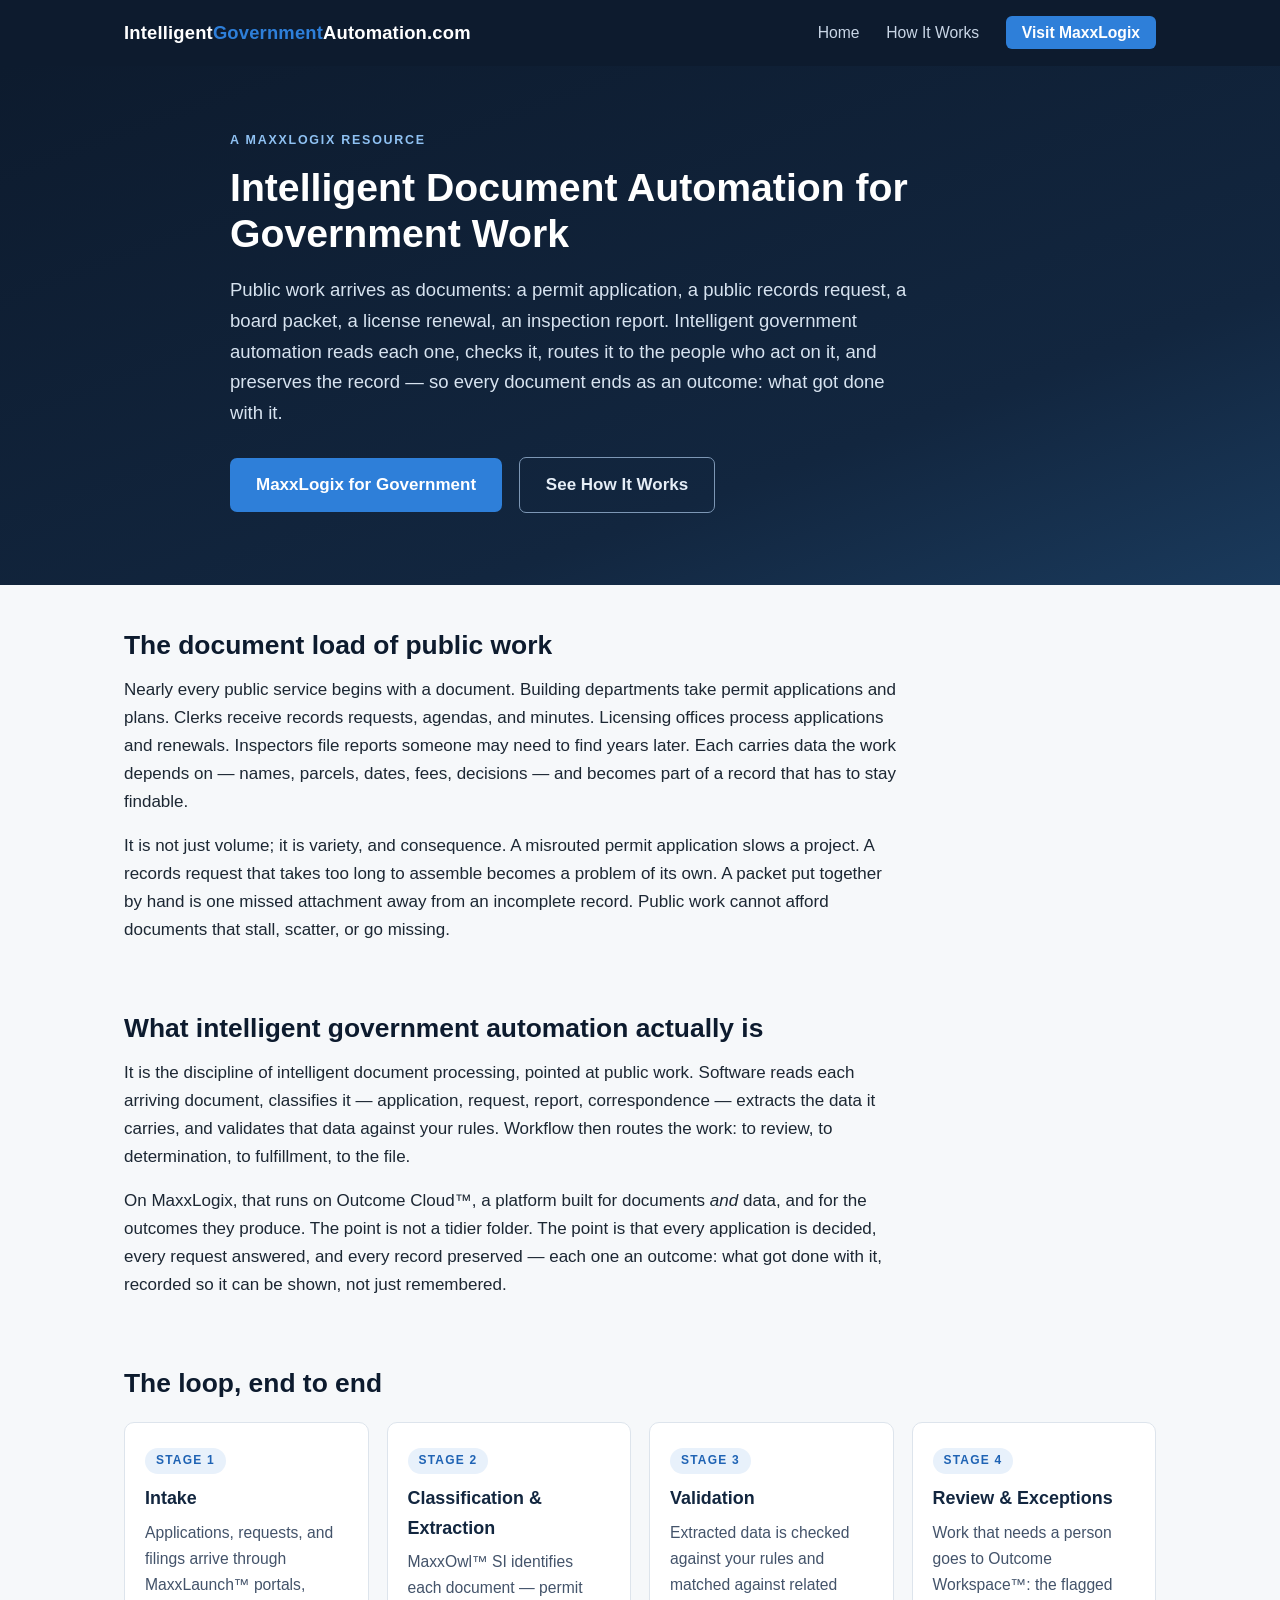
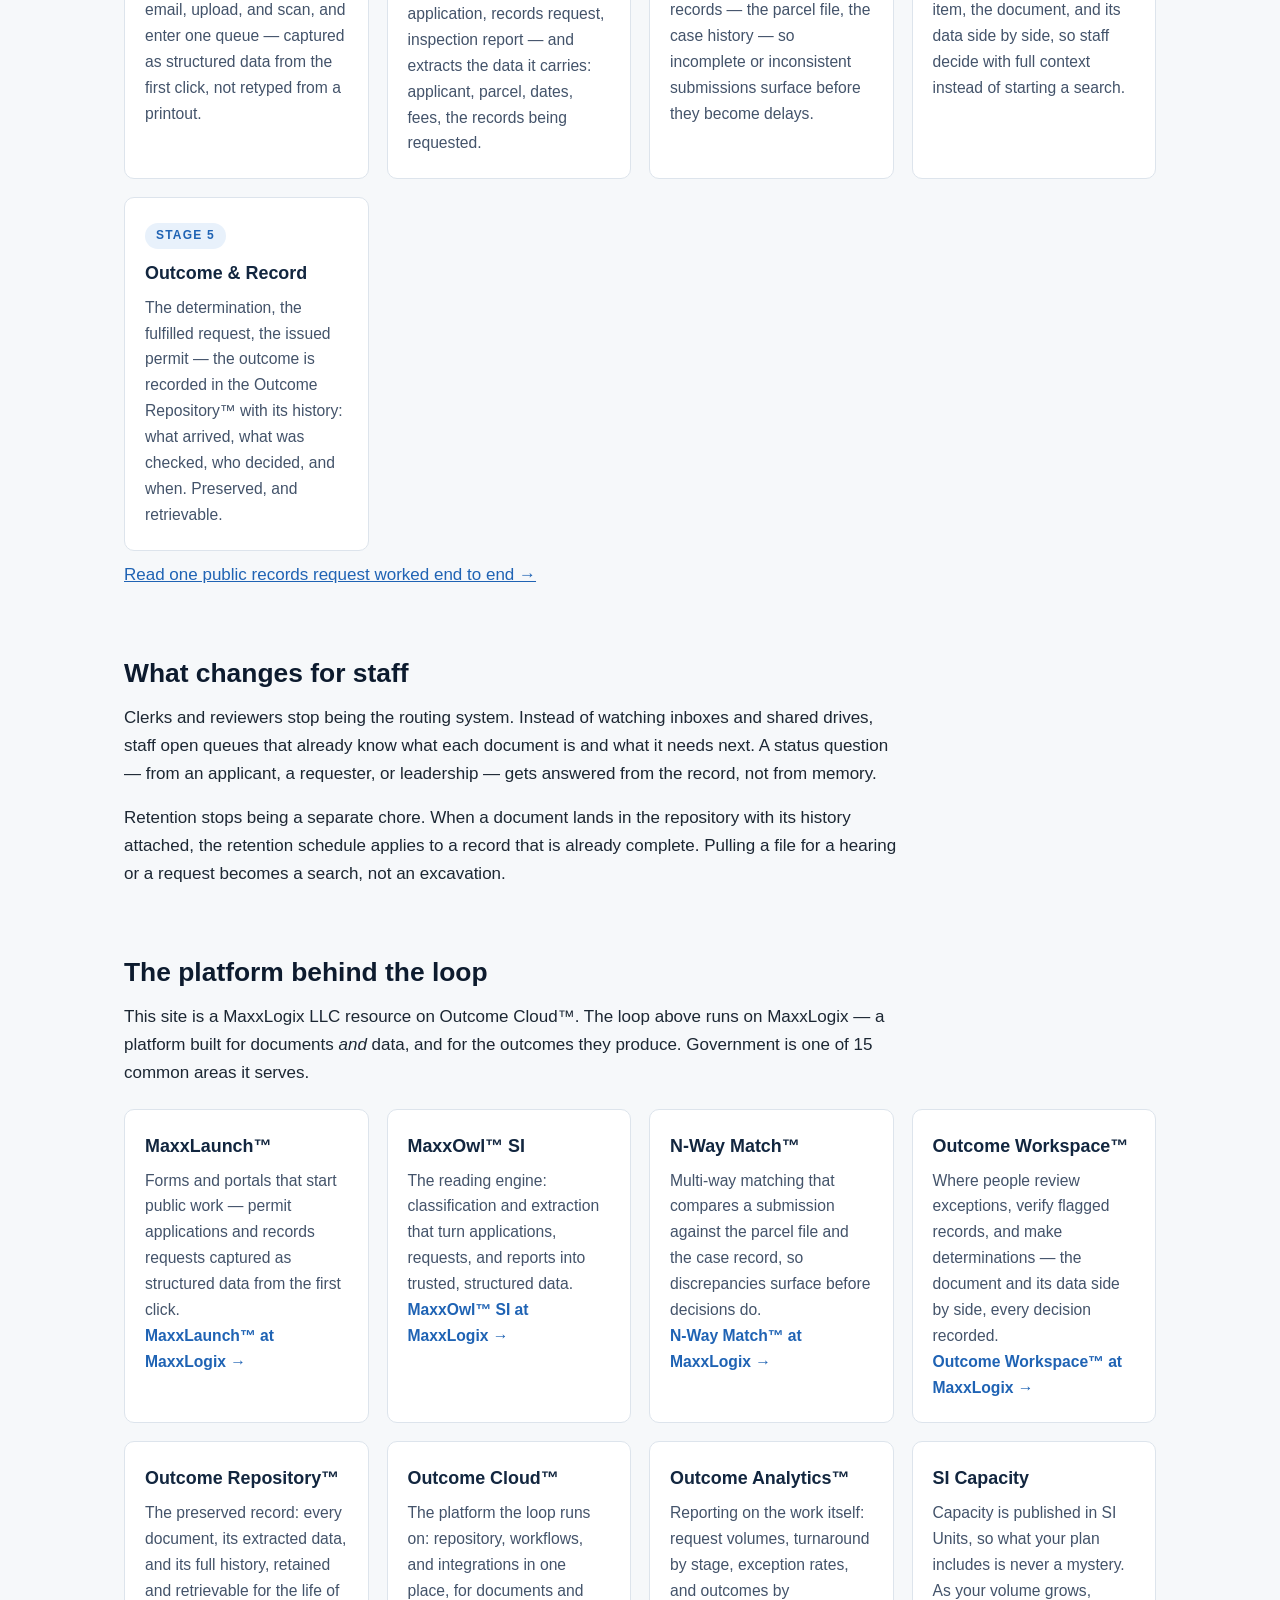
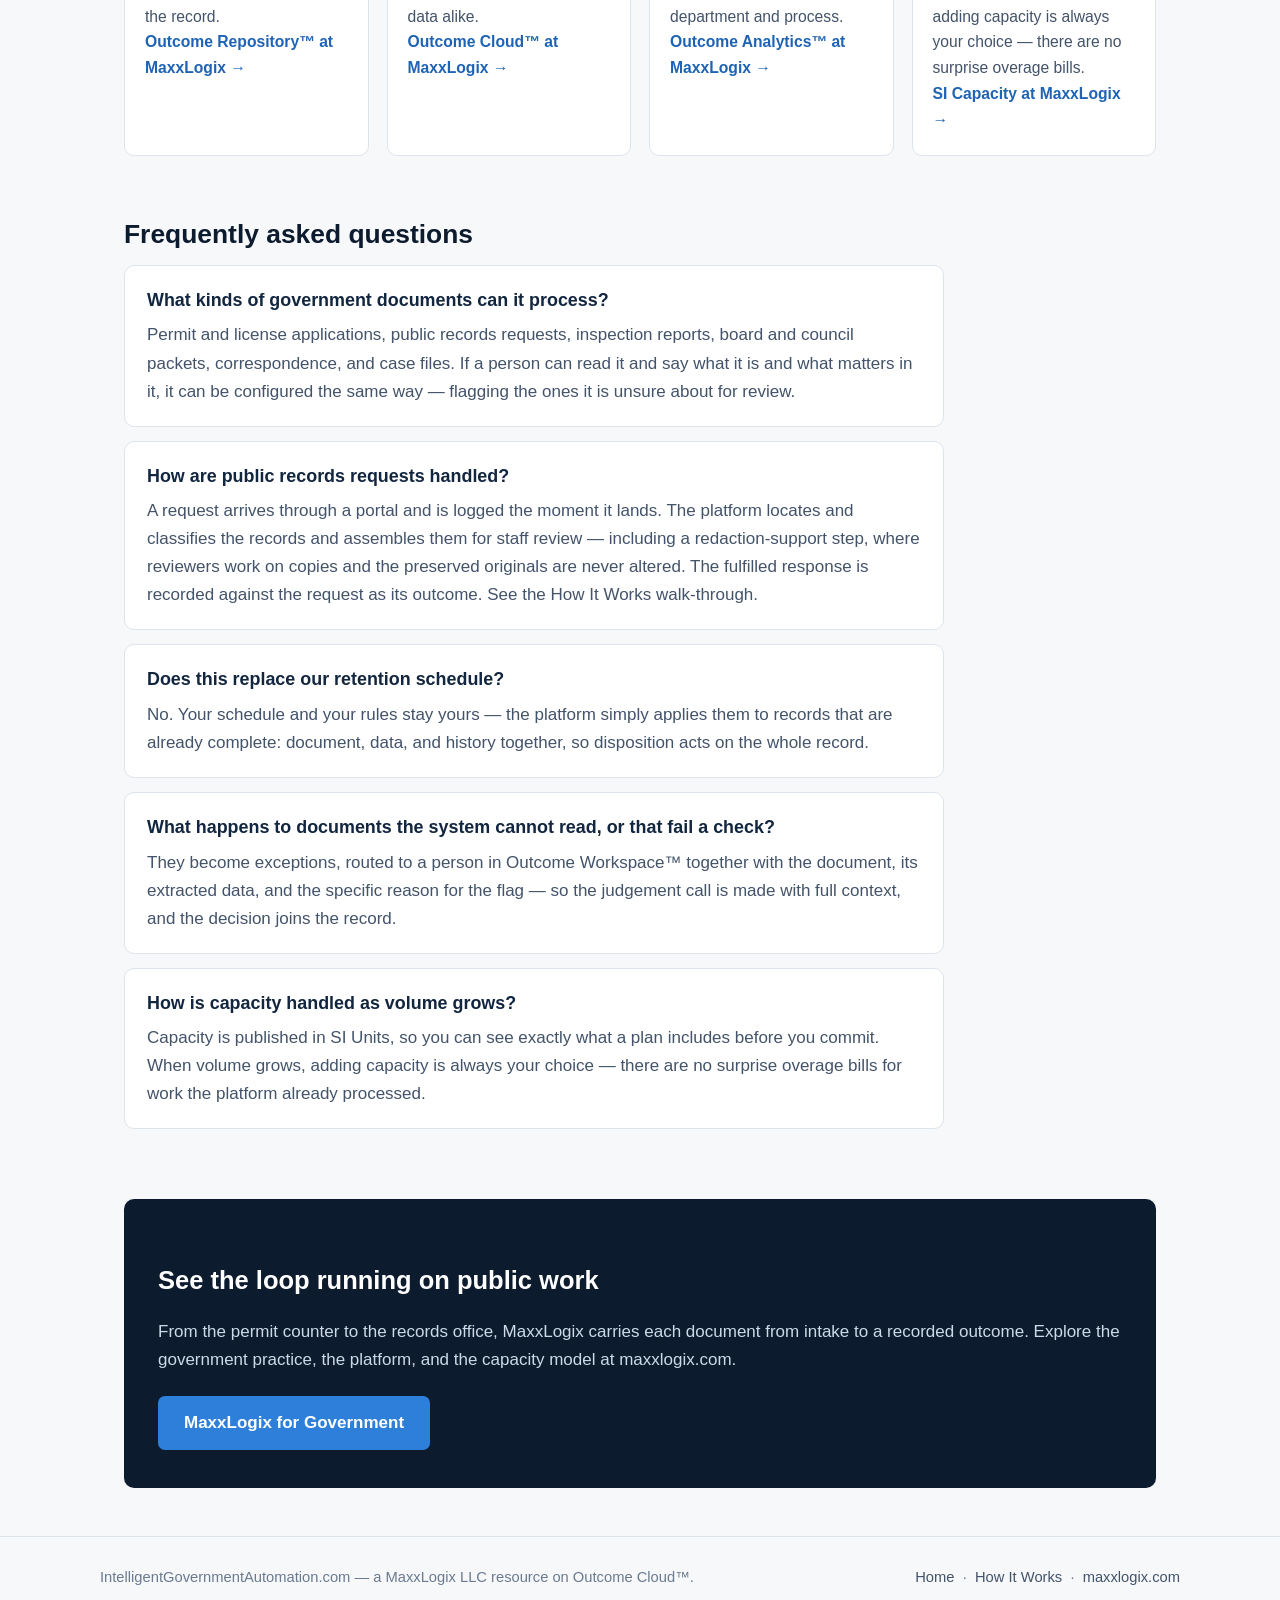
==== index.html @ 5f0ab19b "Add intelligentgovernmentautomation microsite files" ====
<!DOCTYPE html>
<html lang="en">
<head>
<meta charset="UTF-8">
<meta name="viewport" content="width=device-width, initial-scale=1.0">
<title>Intelligent Document Automation for Government Work | Intelligent Government Automation</title>
<meta name="description" content="Government work runs on documents — permits, records requests, packets, licenses. See how MaxxLogix on Outcome Cloud™ carries each one from intake to a recorded outcome.">
<link rel="canonical" href="https://intelligentgovernmentautomation.com/">
<meta property="og:type" content="website">
<meta property="og:site_name" content="Intelligent Government Automation">
<meta property="og:title" content="Intelligent Document Automation for Government Work">
<meta property="og:description" content="Permits, records requests, packets, and licenses — every public document carried from intake to a preserved, recorded outcome on Outcome Cloud™.">
<meta property="og:url" content="https://intelligentgovernmentautomation.com/">
<meta name="twitter:card" content="summary">
<link rel="stylesheet" href="style.css">
</head>
<body>

<header class="site-header">
  <div class="header-inner">
    <a class="wordmark" href="index.html">Intelligent<span>Government</span>Automation.com</a>
    <nav class="main-nav">
      <a href="index.html">Home</a>
      <a href="how-it-works.html">How It Works</a>
      <a class="nav-cta" href="https://maxxlogix.com">Visit MaxxLogix</a>
    </nav>
  </div>
</header>

<div class="hero">
  <div class="hero-inner">
    <p class="eyebrow">A MaxxLogix Resource</p>
    <h1>Intelligent Document Automation for Government Work</h1>
    <p class="lede">Public work arrives as documents: a permit application, a public records request, a board packet, a license renewal, an inspection report. Intelligent government automation reads each one, checks it, routes it to the people who act on it, and preserves the record — so every document ends as an outcome: what got done with it.</p>
    <a class="btn" href="https://maxxlogix.com/verticals/government/">MaxxLogix for Government</a>
    <a class="btn ghost" href="how-it-works.html">See How It Works</a>
  </div>
</div>

<main>

  <section>
    <h2>The document load of public work</h2>
    <p>Nearly every public service begins with a document. Building departments take permit applications and plans. Clerks receive records requests, agendas, and minutes. Licensing offices process applications and renewals. Inspectors file reports someone may need to find years later. Each carries data the work depends on — names, parcels, dates, fees, decisions — and becomes part of a record that has to stay findable.</p>
    <p>It is not just volume; it is variety, and consequence. A misrouted permit application slows a project. A records request that takes too long to assemble becomes a problem of its own. A packet put together by hand is one missed attachment away from an incomplete record. Public work cannot afford documents that stall, scatter, or go missing.</p>
  </section>

  <section>
    <h2>What intelligent government automation actually is</h2>
    <p>It is the discipline of intelligent document processing, pointed at public work. Software reads each arriving document, classifies it — application, request, report, correspondence — extracts the data it carries, and validates that data against your rules. Workflow then routes the work: to review, to determination, to fulfillment, to the file.</p>
    <p>On MaxxLogix, that runs on Outcome Cloud&trade;, a platform built for documents <em>and</em> data, and for the outcomes they produce. The point is not a tidier folder. The point is that every application is decided, every request answered, and every record preserved — each one an outcome: what got done with it, recorded so it can be shown, not just remembered.</p>
  </section>

  <section>
    <h2>The loop, end to end</h2>
    <div class="grid">
      <div class="card">
        <span class="step">Stage 1</span>
        <h3>Intake</h3>
        <p>Applications, requests, and filings arrive through MaxxLaunch&trade; portals, email, upload, and scan, and enter one queue — captured as structured data from the first click, not retyped from a printout.</p>
      </div>
      <div class="card">
        <span class="step">Stage 2</span>
        <h3>Classification &amp; Extraction</h3>
        <p>MaxxOwl&trade; SI identifies each document — permit application, records request, inspection report — and extracts the data it carries: applicant, parcel, dates, fees, the records being requested.</p>
      </div>
      <div class="card">
        <span class="step">Stage 3</span>
        <h3>Validation</h3>
        <p>Extracted data is checked against your rules and matched against related records — the parcel file, the case history — so incomplete or inconsistent submissions surface before they become delays.</p>
      </div>
      <div class="card">
        <span class="step">Stage 4</span>
        <h3>Review &amp; Exceptions</h3>
        <p>Work that needs a person goes to Outcome Workspace&trade;: the flagged item, the document, and its data side by side, so staff decide with full context instead of starting a search.</p>
      </div>
      <div class="card">
        <span class="step">Stage 5</span>
        <h3>Outcome &amp; Record</h3>
        <p>The determination, the fulfilled request, the issued permit — the outcome is recorded in the Outcome Repository&trade; with its history: what arrived, what was checked, who decided, and when. Preserved, and retrievable.</p>
      </div>
    </div>
    <p><a href="how-it-works.html">Read one public records request worked end to end &rarr;</a></p>
  </section>

  <section>
    <h2>What changes for staff</h2>
    <p>Clerks and reviewers stop being the routing system. Instead of watching inboxes and shared drives, staff open queues that already know what each document is and what it needs next. A status question — from an applicant, a requester, or leadership — gets answered from the record, not from memory.</p>
    <p>Retention stops being a separate chore. When a document lands in the repository with its history attached, the retention schedule applies to a record that is already complete. Pulling a file for a hearing or a request becomes a search, not an excavation.</p>
  </section>

  <section>
    <h2>The platform behind the loop</h2>
    <p class="narrow">This site is a MaxxLogix LLC resource on Outcome Cloud&trade;. The loop above runs on MaxxLogix — a platform built for documents <em>and</em> data, and for the outcomes they produce. Government is one of 15 common areas it serves.</p>
    <div class="grid">
      <div class="card">
        <h3>MaxxLaunch&trade;</h3>
        <p>Forms and portals that start public work — permit applications and records requests captured as structured data from the first click.</p>
        <p><a href="https://maxxlogix.com/maxxlaunch/">MaxxLaunch&trade; at MaxxLogix &rarr;</a></p>
      </div>
      <div class="card">
        <h3>MaxxOwl&trade; SI</h3>
        <p>The reading engine: classification and extraction that turn applications, requests, and reports into trusted, structured data.</p>
        <p><a href="https://maxxlogix.com/maxxowl-si/">MaxxOwl&trade; SI at MaxxLogix &rarr;</a></p>
      </div>
      <div class="card">
        <h3>N-Way Match&trade;</h3>
        <p>Multi-way matching that compares a submission against the parcel file and the case record, so discrepancies surface before decisions do.</p>
        <p><a href="https://maxxlogix.com/outcome-match/">N-Way Match&trade; at MaxxLogix &rarr;</a></p>
      </div>
      <div class="card">
        <h3>Outcome Workspace&trade;</h3>
        <p>Where people review exceptions, verify flagged records, and make determinations — the document and its data side by side, every decision recorded.</p>
        <p><a href="https://maxxlogix.com/outcome-workspace/">Outcome Workspace&trade; at MaxxLogix &rarr;</a></p>
      </div>
      <div class="card">
        <h3>Outcome Repository&trade;</h3>
        <p>The preserved record: every document, its extracted data, and its full history, retained and retrievable for the life of the record.</p>
        <p><a href="https://maxxlogix.com/outcome-repository/">Outcome Repository&trade; at MaxxLogix &rarr;</a></p>
      </div>
      <div class="card">
        <h3>Outcome Cloud&trade;</h3>
        <p>The platform the loop runs on: repository, workflows, and integrations in one place, for documents and data alike.</p>
        <p><a href="https://maxxlogix.com/outcome-cloud/">Outcome Cloud&trade; at MaxxLogix &rarr;</a></p>
      </div>
      <div class="card">
        <h3>Outcome Analytics&trade;</h3>
        <p>Reporting on the work itself: request volumes, turnaround by stage, exception rates, and outcomes by department and process.</p>
        <p><a href="https://maxxlogix.com/outcome-analytics/">Outcome Analytics&trade; at MaxxLogix &rarr;</a></p>
      </div>
      <div class="card">
        <h3>SI Capacity</h3>
        <p>Capacity is published in SI Units, so what your plan includes is never a mystery. As your volume grows, adding capacity is always your choice — there are no surprise overage bills.</p>
        <p><a href="https://maxxlogix.com/si-capacity/">SI Capacity at MaxxLogix &rarr;</a></p>
      </div>
    </div>
  </section>

  <section>
    <h2>Frequently asked questions</h2>

    <div class="faq-item">
      <h3>What kinds of government documents can it process?</h3>
      <p>Permit and license applications, public records requests, inspection reports, board and council packets, correspondence, and case files. If a person can read it and say what it is and what matters in it, it can be configured the same way — flagging the ones it is unsure about for review.</p>
    </div>

    <div class="faq-item">
      <h3>How are public records requests handled?</h3>
      <p>A request arrives through a portal and is logged the moment it lands. The platform locates and classifies the records and assembles them for staff review — including a redaction-support step, where reviewers work on copies and the preserved originals are never altered. The fulfilled response is recorded against the request as its outcome. See the How It Works walk-through.</p>
    </div>

    <div class="faq-item">
      <h3>Does this replace our retention schedule?</h3>
      <p>No. Your schedule and your rules stay yours — the platform simply applies them to records that are already complete: document, data, and history together, so disposition acts on the whole record.</p>
    </div>

    <div class="faq-item">
      <h3>What happens to documents the system cannot read, or that fail a check?</h3>
      <p>They become exceptions, routed to a person in Outcome Workspace&trade; together with the document, its extracted data, and the specific reason for the flag — so the judgement call is made with full context, and the decision joins the record.</p>
    </div>

    <div class="faq-item">
      <h3>How is capacity handled as volume grows?</h3>
      <p>Capacity is published in SI Units, so you can see exactly what a plan includes before you commit. When volume grows, adding capacity is always your choice — there are no surprise overage bills for work the platform already processed.</p>
    </div>
  </section>

  <div class="cta-band">
    <h2>See the loop running on public work</h2>
    <p>From the permit counter to the records office, MaxxLogix carries each document from intake to a recorded outcome. Explore the government practice, the platform, and the capacity model at maxxlogix.com.</p>
    <a class="btn" href="https://maxxlogix.com/verticals/government/">MaxxLogix for Government</a>
  </div>

</main>

<footer class="site-footer">
  <div class="footer-inner">
    <span>IntelligentGovernmentAutomation.com — a MaxxLogix LLC resource on Outcome Cloud&trade;.</span>
    <span><a href="index.html">Home</a> &nbsp;·&nbsp; <a href="how-it-works.html">How It Works</a> &nbsp;·&nbsp; <a href="https://maxxlogix.com">maxxlogix.com</a></span>
  </div>
</footer>

</body>
</html>
---- style.css ----
/* Intelligent Government Automation — microsite styles
   Palette: deep navy / slate with a single steel-blue accent.
   No external assets. System font stack only. */

:root {
  --navy: #0d1b2e;
  --navy-2: #12263f;
  --slate: #43536a;
  --slate-light: #6b7a8f;
  --ink: #1c2733;
  --bg: #f6f8fa;
  --card: #ffffff;
  --line: #dde4ec;
  --accent: #2e7fd9;
  --accent-dark: #1f63b4;
  --radius: 10px;
}

* { box-sizing: border-box; }

html { scroll-behavior: smooth; }

body {
  margin: 0;
  font-family: -apple-system, BlinkMacSystemFont, "Segoe UI", Roboto,
    "Helvetica Neue", Arial, sans-serif;
  color: var(--ink);
  background: var(--bg);
  line-height: 1.65;
  font-size: 17px;
}

a { color: var(--accent-dark); }
a:hover { color: var(--accent); }

/* ---------- Header ---------- */
.site-header {
  background: var(--navy);
  color: #fff;
}
.header-inner {
  max-width: 1080px;
  margin: 0 auto;
  padding: 18px 24px;
  display: flex;
  flex-wrap: wrap;
  align-items: center;
  justify-content: space-between;
  gap: 12px;
}
.wordmark {
  color: #fff;
  text-decoration: none;
  font-weight: 700;
  font-size: 1.15rem;
  letter-spacing: 0.01em;
}
.wordmark span { color: var(--accent); }
.main-nav a {
  color: #c9d6e6;
  text-decoration: none;
  margin-left: 22px;
  font-size: 0.98rem;
}
.main-nav a:hover { color: #fff; }
.main-nav a.nav-cta {
  background: var(--accent);
  color: #fff;
  padding: 8px 16px;
  border-radius: 6px;
  font-weight: 600;
}
.main-nav a.nav-cta:hover { background: var(--accent-dark); }

/* ---------- Hero ---------- */
.hero {
  background: linear-gradient(160deg, var(--navy) 0%, var(--navy-2) 70%, #1a3a5c 100%);
  color: #fff;
  padding: 64px 24px 72px;
}
.hero-inner { max-width: 820px; margin: 0 auto; }
.hero .eyebrow {
  text-transform: uppercase;
  letter-spacing: 0.14em;
  font-size: 0.78rem;
  font-weight: 700;
  color: #8fc1f2;
  margin: 0 0 14px;
}
.hero h1 {
  font-size: 2.45rem;
  line-height: 1.18;
  margin: 0 0 18px;
  font-weight: 750;
}
.hero p.lede {
  font-size: 1.16rem;
  color: #d7e3f0;
  margin: 0 0 28px;
  max-width: 680px;
}
.btn {
  display: inline-block;
  background: var(--accent);
  color: #fff;
  text-decoration: none;
  font-weight: 600;
  padding: 13px 26px;
  border-radius: 7px;
  margin-right: 12px;
}
.btn:hover { background: var(--accent-dark); color: #fff; }
.btn.ghost {
  background: transparent;
  border: 1px solid #7d97b5;
  color: #e6eef7;
}
.btn.ghost:hover { border-color: #fff; color: #fff; }

/* ---------- Layout ---------- */
main { max-width: 1080px; margin: 0 auto; padding: 0 24px; }
section { padding: 44px 0 8px; }
section h2 {
  font-size: 1.65rem;
  line-height: 1.25;
  color: var(--navy);
  margin: 0 0 14px;
}
section h3 { color: var(--navy-2); margin: 0 0 8px; font-size: 1.12rem; }
section p { max-width: 780px; margin: 0 0 16px; }
.narrow { max-width: 780px; }

/* ---------- Stage / card grids ---------- */
.grid {
  display: grid;
  grid-template-columns: repeat(auto-fit, minmax(230px, 1fr));
  gap: 18px;
  margin: 22px 0 10px;
}
.card {
  background: var(--card);
  border: 1px solid var(--line);
  border-radius: var(--radius);
  padding: 22px 20px;
}
.card .step {
  display: inline-block;
  font-size: 0.75rem;
  font-weight: 700;
  letter-spacing: 0.1em;
  text-transform: uppercase;
  color: var(--accent-dark);
  background: #e8f1fb;
  border-radius: 20px;
  padding: 3px 11px;
  margin-bottom: 10px;
}
.card p { margin: 0; font-size: 0.98rem; color: var(--slate); }
.card h3 { margin-bottom: 6px; }
.card a { font-weight: 600; text-decoration: none; }
.card a:hover { text-decoration: underline; }

/* ---------- Deep-dive stage list (how it works) ---------- */
.stage-list { max-width: 820px; }
.stage-block {
  background: var(--card);
  border: 1px solid var(--line);
  border-left: 4px solid var(--accent);
  border-radius: var(--radius);
  padding: 22px 24px;
  margin-bottom: 16px;
}
.stage-block p { margin: 0 0 10px; }
.stage-block p:last-child { margin-bottom: 0; }

/* ---------- FAQ ---------- */
.faq-item {
  background: var(--card);
  border: 1px solid var(--line);
  border-radius: var(--radius);
  padding: 20px 22px;
  margin-bottom: 14px;
  max-width: 820px;
}
.faq-item h3 { margin-bottom: 6px; }
.faq-item p { margin: 0; color: var(--slate); }

/* ---------- CTA band ---------- */
.cta-band {
  background: var(--navy);
  color: #fff;
  border-radius: var(--radius);
  padding: 38px 34px;
  margin: 48px 0;
  text-align: left;
}
.cta-band h2 { color: #fff; margin-bottom: 10px; }
.cta-band p { color: #ccd9e8; margin-bottom: 22px; }

/* ---------- Footer ---------- */
.site-footer {
  border-top: 1px solid var(--line);
  margin-top: 24px;
  padding: 28px 24px 40px;
  color: var(--slate-light);
  font-size: 0.92rem;
}
.footer-inner {
  max-width: 1080px;
  margin: 0 auto;
  display: flex;
  flex-wrap: wrap;
  gap: 10px 28px;
  justify-content: space-between;
}
.site-footer a { color: var(--slate); text-decoration: none; }
.site-footer a:hover { text-decoration: underline; }

/* ---------- Breadcrumb (subpage) ---------- */
.crumb { padding: 22px 0 0; font-size: 0.92rem; color: var(--slate-light); }
.crumb a { text-decoration: none; }
.crumb a:hover { text-decoration: underline; }
.page-head { padding-top: 18px; }
.page-head h1 { font-size: 2.05rem; color: var(--navy); line-height: 1.22; margin: 0 0 12px; }
.page-head p.lede { font-size: 1.1rem; color: var(--slate); max-width: 760px; }

/* ---------- Responsive ---------- */
@media (max-width: 640px) {
  body { font-size: 16px; }
  .hero { padding: 44px 20px 52px; }
  .hero h1 { font-size: 1.85rem; }
  .page-head h1 { font-size: 1.6rem; }
  section h2 { font-size: 1.4rem; }
  .main-nav a { margin-left: 14px; }
  .btn { display: block; text-align: center; margin: 0 0 10px; }
  .cta-band { padding: 28px 22px; }
}
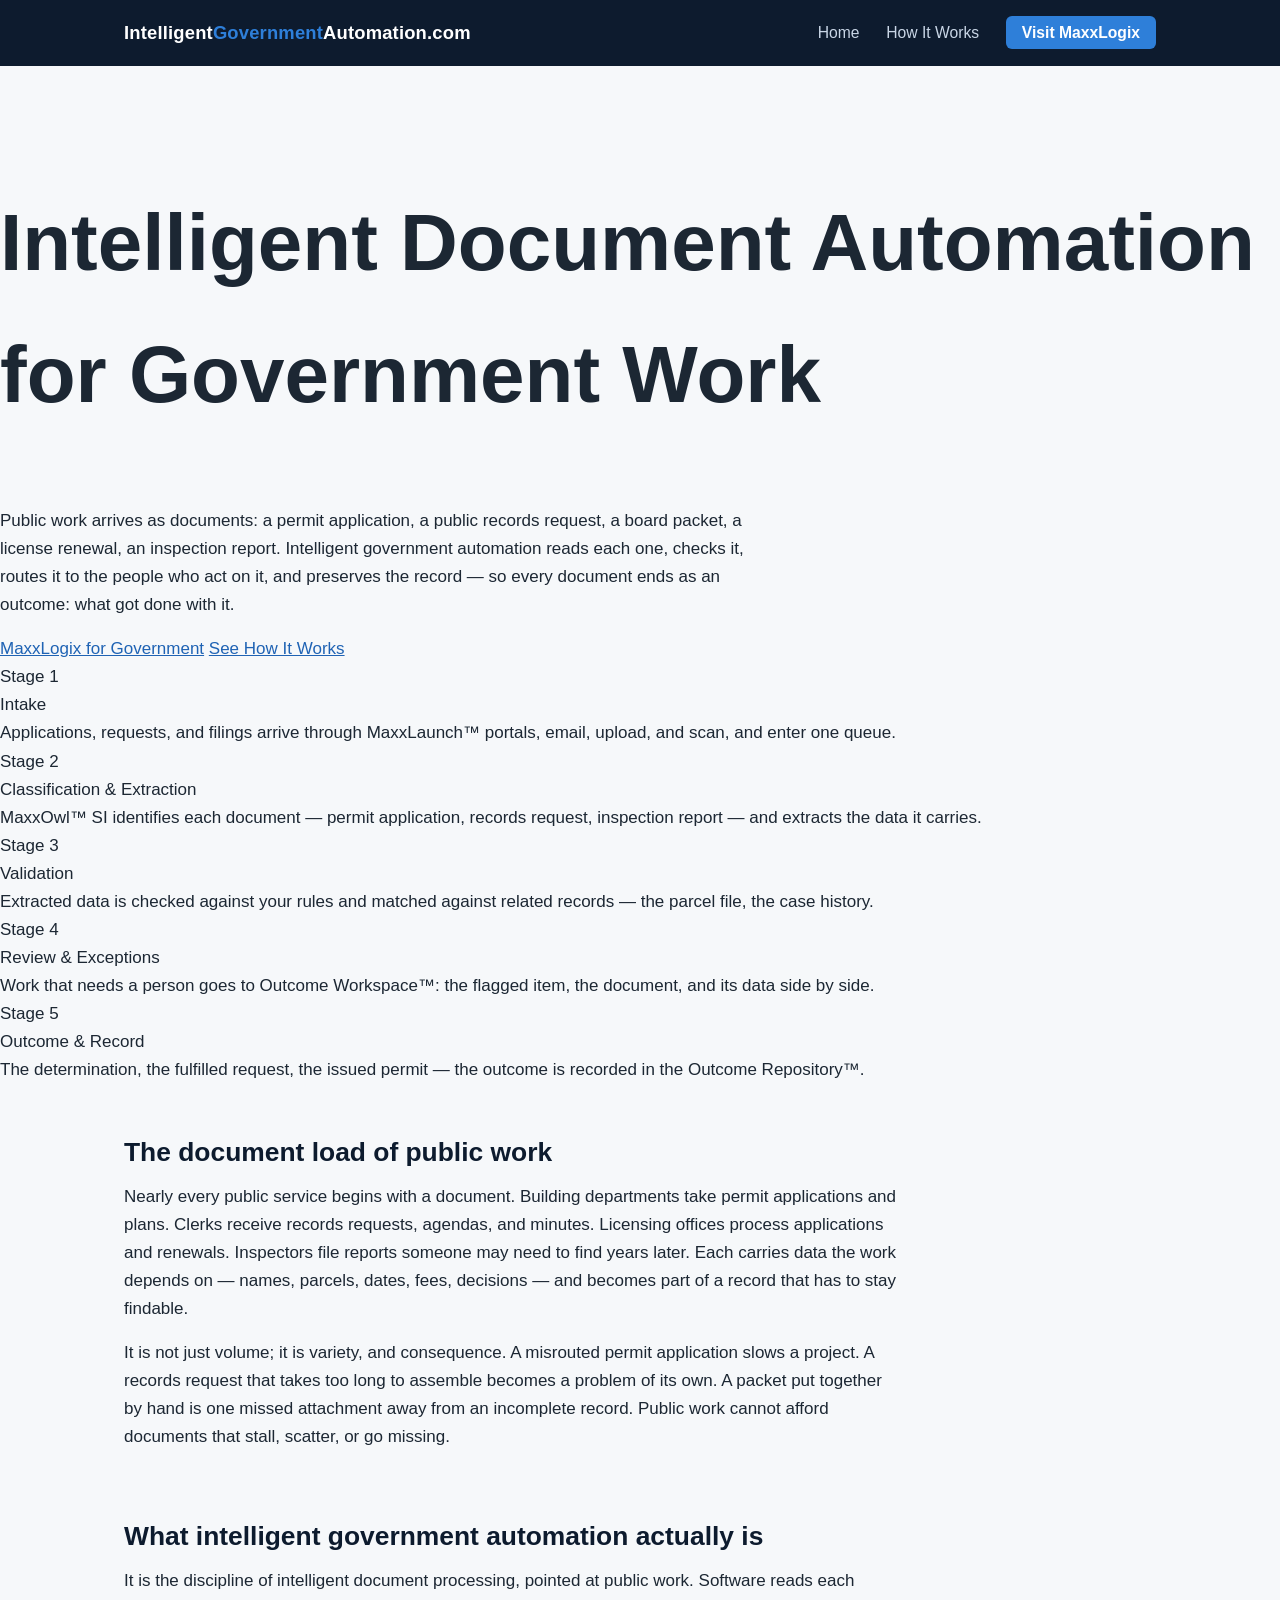
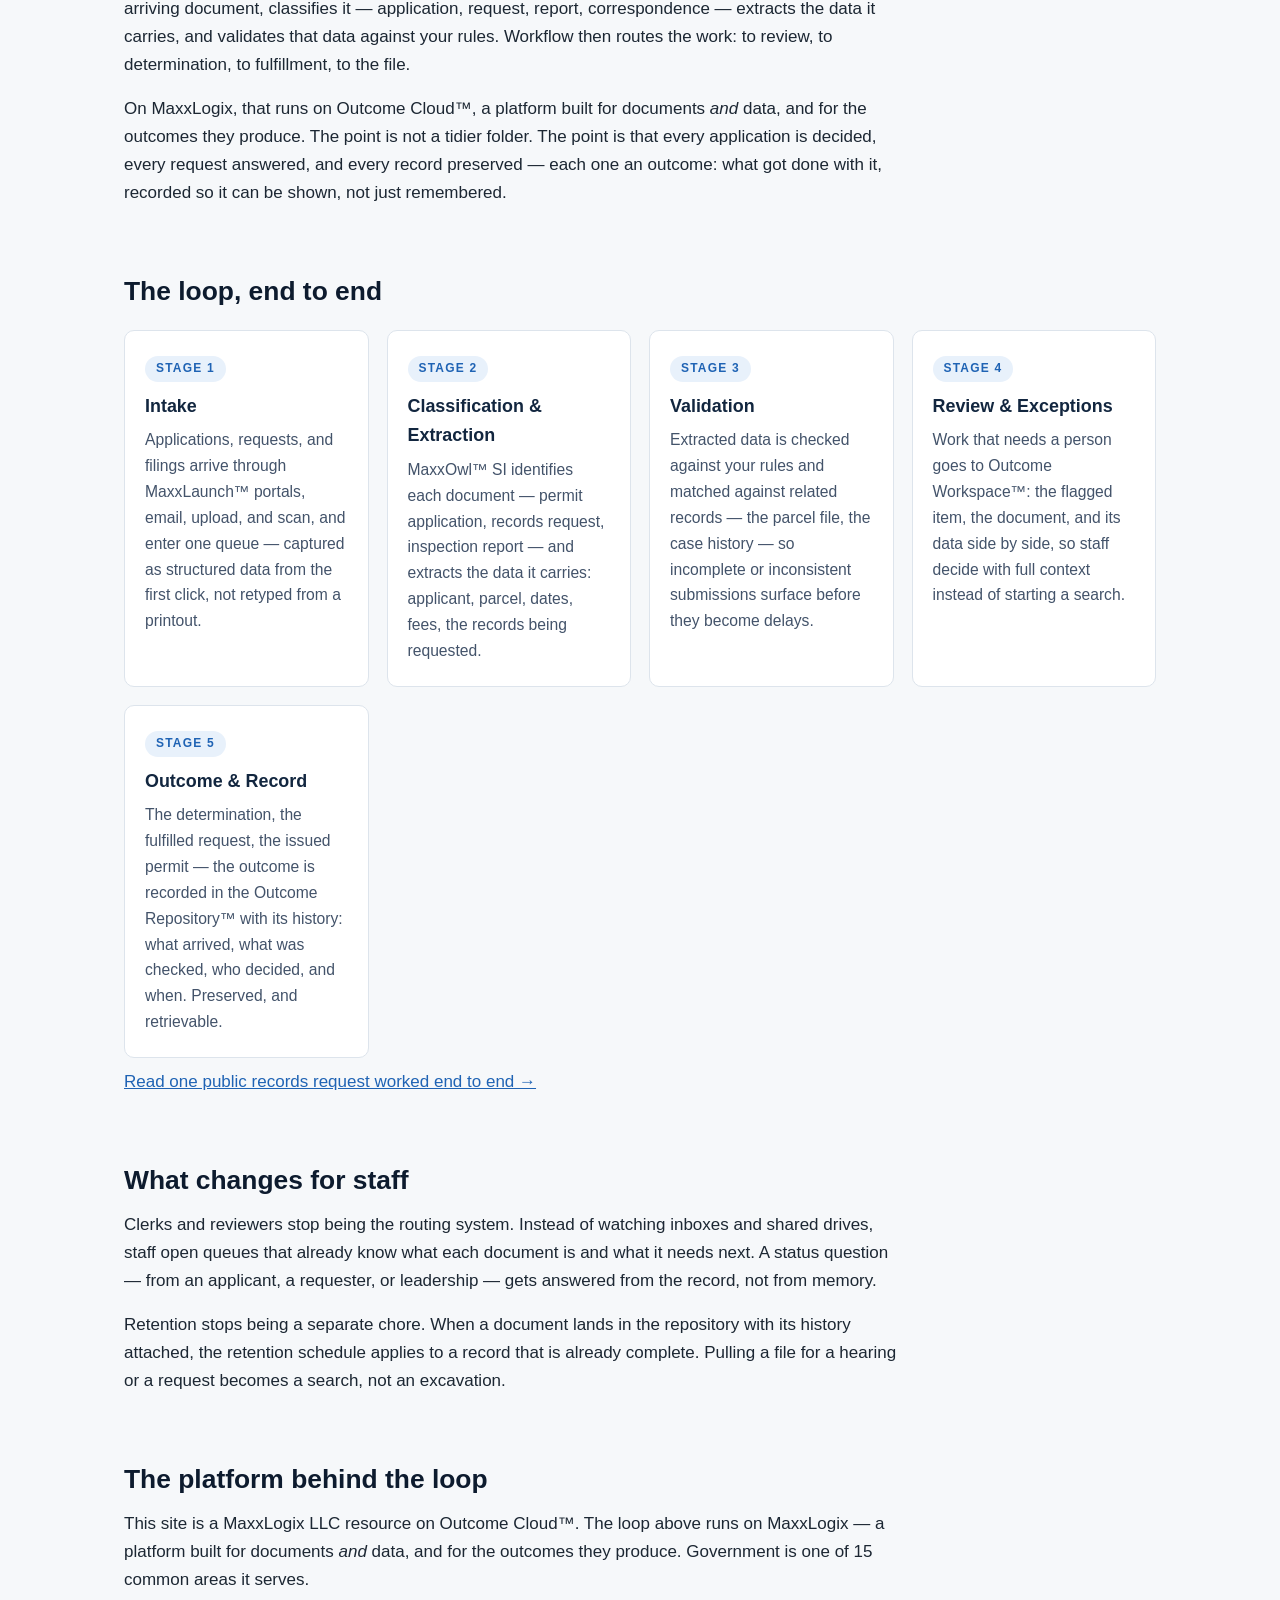
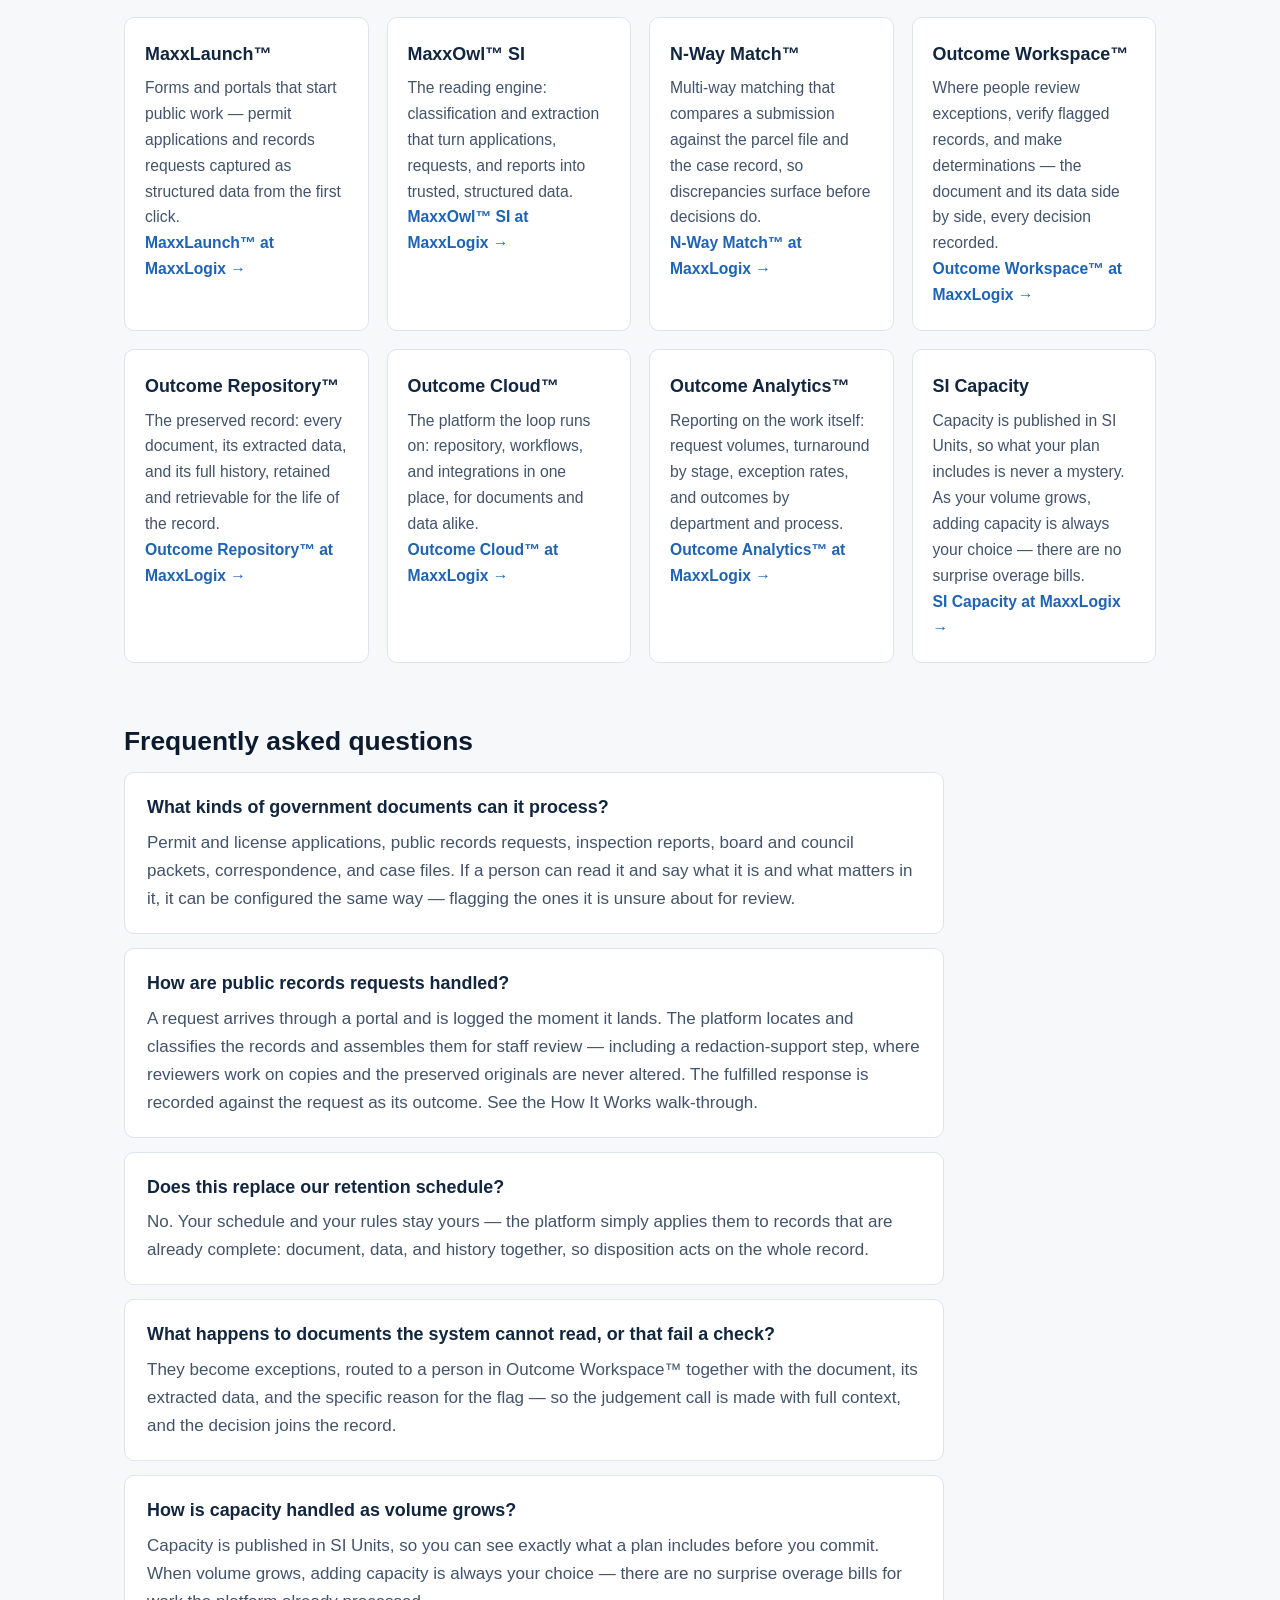
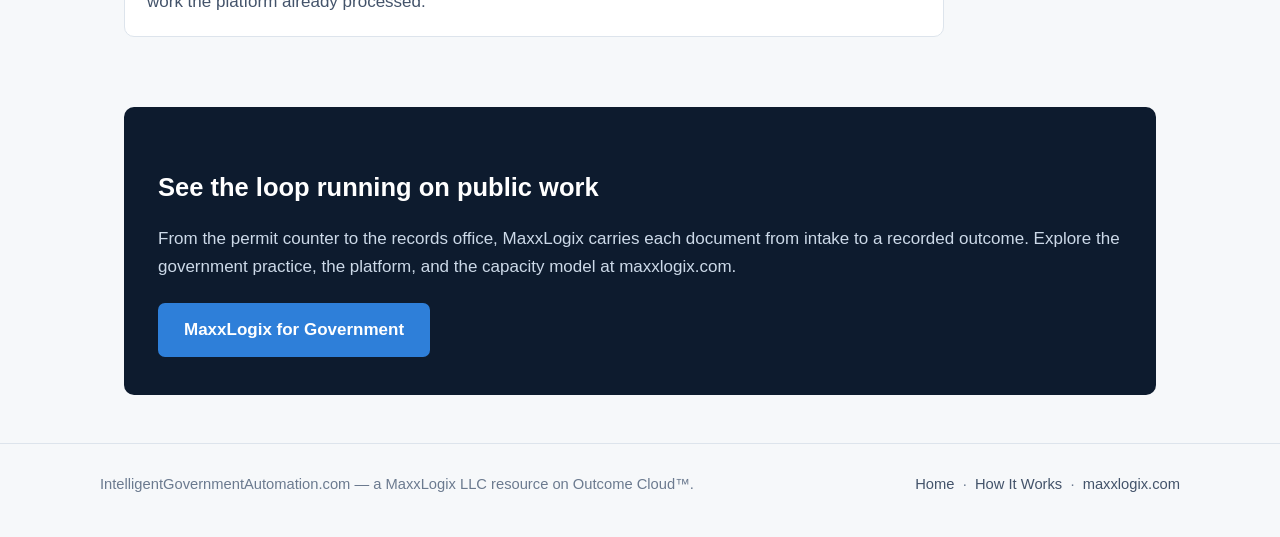
==== commit 92b8fc7f: "Hero refresh: bold hero redesign (approved 2026-11-17)" ====
--- a/index.html
+++ b/index.html
@@ -27,15 +27,27 @@
   </div>
 </header>
 
-<div class="hero">
-  <div class="hero-inner">
-    <p class="eyebrow">A MaxxLogix Resource</p>
-    <h1>Intelligent Document Automation for Government Work</h1>
-    <p class="lede">Public work arrives as documents: a permit application, a public records request, a board packet, a license renewal, an inspection report. Intelligent government automation reads each one, checks it, routes it to the people who act on it, and preserves the record — so every document ends as an outcome: what got done with it.</p>
-    <a class="btn" href="https://maxxlogix.com/verticals/government/">MaxxLogix for Government</a>
-    <a class="btn ghost" href="how-it-works.html">See How It Works</a>
+<section class="bh">
+  <div class="bh-wrap">
+    <div class="bh-grid">
+      <div>
+        <h1 class="bh-h1" style="font-size:80px">Intelligent Document Automation for <span class="bh-a">Government Work</span></h1>
+        <p class="bh-lede">Public work arrives as documents: a permit application, a public records request, a board packet, a license renewal, an inspection report. Intelligent government automation reads each one, checks it, routes it to the people who act on it, and preserves the record — so every document ends as an outcome: what got done with it.</p>
+        <div class="bh-actions">
+          <a class="bh-btn" href="https://maxxlogix.com/verticals/government/">MaxxLogix for Government</a>
+          <a class="bh-link2" href="how-it-works.html">See How It Works</a>
+        </div>
+      </div>
+      <div class="bh-path" aria-label="The path, end to end">
+        <div class="bh-stage bh-s1"><div class="bh-n">Stage 1</div><div class="bh-t">Intake</div><div class="bh-d">Applications, requests, and filings arrive through MaxxLaunch&trade; portals, email, upload, and scan, and enter one queue.</div></div>
+        <div class="bh-stage bh-s2"><div class="bh-n">Stage 2</div><div class="bh-t">Classification &amp; Extraction</div><div class="bh-d">MaxxOwl&trade; SI identifies each document — permit application, records request, inspection report — and extracts the data it carries.</div></div>
+        <div class="bh-stage bh-s3"><div class="bh-n">Stage 3</div><div class="bh-t">Validation</div><div class="bh-d">Extracted data is checked against your rules and matched against related records — the parcel file, the case history.</div></div>
+        <div class="bh-stage bh-s4"><div class="bh-n">Stage 4</div><div class="bh-t">Review &amp; Exceptions</div><div class="bh-d">Work that needs a person goes to Outcome Workspace&trade;: the flagged item, the document, and its data side by side.</div></div>
+        <div class="bh-stage bh-s5"><div class="bh-n">Stage 5</div><div class="bh-t">Outcome &amp; Record</div><div class="bh-d">The determination, the fulfilled request, the issued permit — the outcome is recorded in the Outcome Repository&trade;.</div></div>
+      </div>
+    </div>
   </div>
-</div>
+</section>
 
 <main>
 
